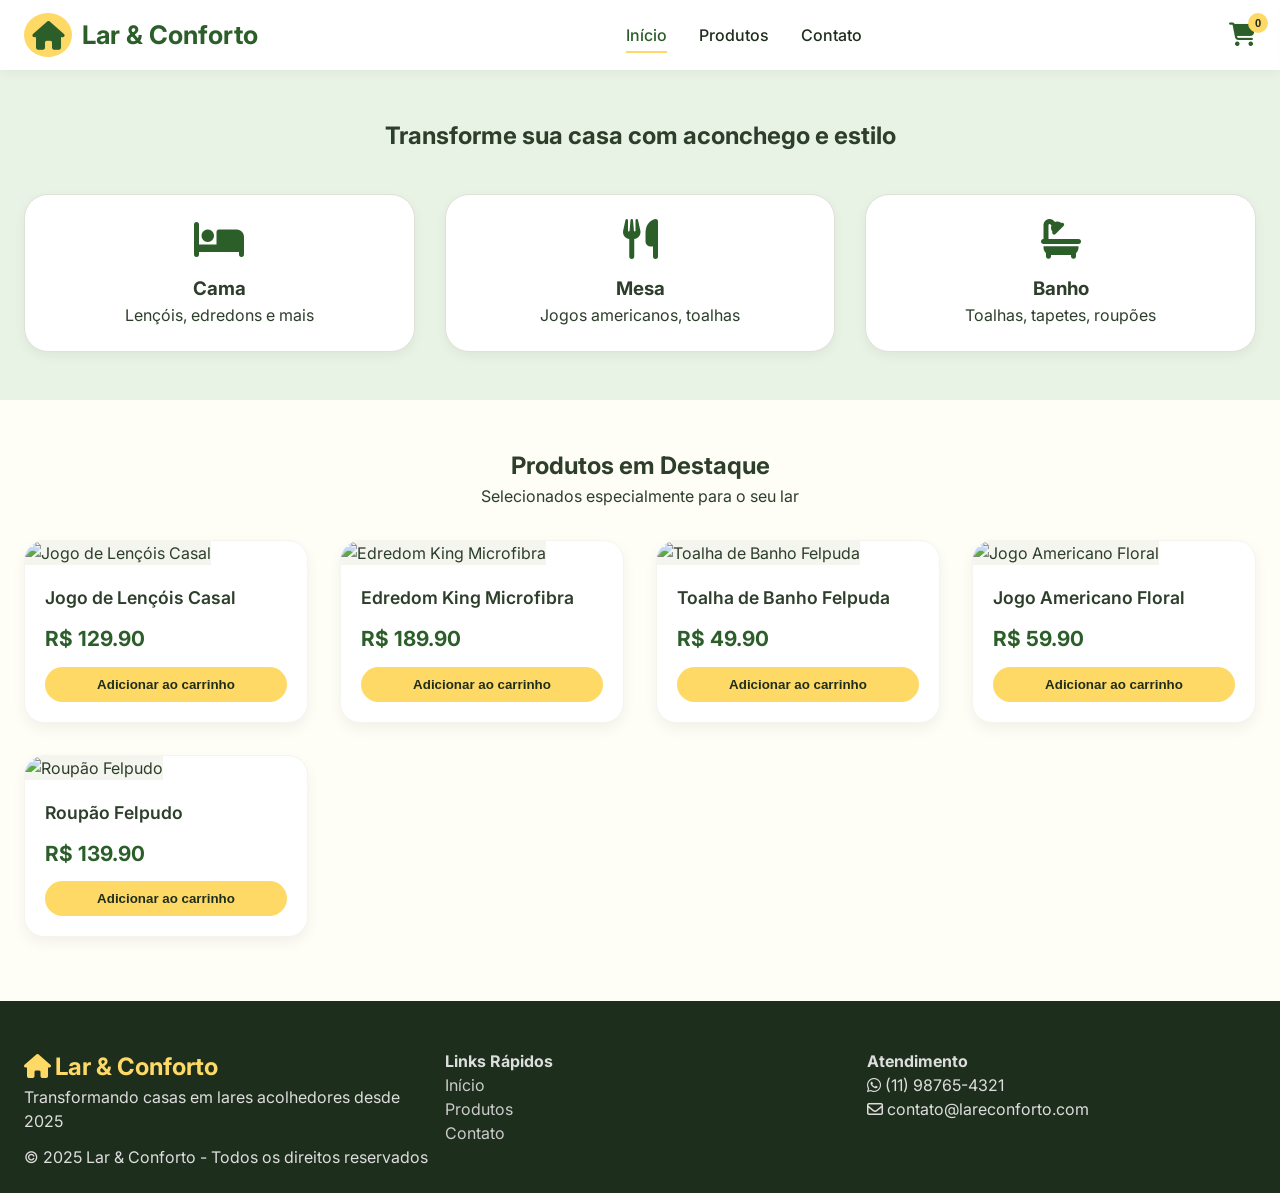
==== index.html @ fae8c853 "envio de projeto" ====
<!DOCTYPE html>
<html lang="pt-BR">
<head>
    <meta charset="UTF-8">
    <meta name="viewport" content="width=device-width, initial-scale=1.0, user-scalable=yes">
    <title>Lar & Conforto - Home</title>
    <link rel="stylesheet" href="style.css">
    <!-- Font Awesome para ícones -->
    <link rel="stylesheet" href="https://cdnjs.cloudflare.com/ajax/libs/font-awesome/6.4.0/css/all.min.css">
    <!-- Google Fonts -->
    <link href="https://fonts.googleapis.com/css2?family=Inter:opsz,wght@14..32,300;14..32,400;14..32,500;14..32,600;14..32,700&display=swap" rel="stylesheet">
</head>
<body>

    <!-- HEADER FIXO COM MENU -->
    <header class="header">
        <div class="container header-container">
            <div class="logo">
                <!-- Logo com texto estilizado (imagem simulada mas com design elegante) -->
                <div class="logo-icon">
                    <i class="fas fa-home"></i>
                    <span>Lar & Conforto</span>
                </div>
            </div>

            <!-- Menu Desktop -->
            <nav class="nav-menu" id="navMenu">
                <ul>
                    <li><a href="index.html" class="active">Início</a></li>
                    <li><a href="produtos.html">Produtos</a></li>
                    <li><a href="contato.html">Contato</a></li>
                </ul>
            </nav>

            <!-- Ícones de ação (carrinho e menu hambúrguer) -->
            <div class="header-actions">
                <button class="cart-icon-btn" id="cartToggle">
                    <i class="fas fa-shopping-cart"></i>
                    <span class="cart-count" id="cartCount">0</span>
                </button>
                <button class="mobile-menu-btn" id="mobileMenuBtn">
                    <i class="fas fa-bars"></i>
                </button>
            </div>
        </div>

        <!-- Carrinho lateral (slide) -->
        <div class="cart-sidebar" id="cartSidebar">
            <div class="cart-header">
                <h3>Meu Carrinho</h3>
                <button id="closeCartBtn"><i class="fas fa-times"></i></button>
            </div>
            <div class="cart-items" id="cartItems">
                <p class="empty-cart-msg">Seu carrinho está vazio</p>
            </div>
            <div class="cart-footer">
                <div class="cart-total">
                    <span>Total:</span>
                    <span id="cartTotalPrice">R$ 0,00</span>
                </div>
                <button class="btn-checkout">Finalizar Compra</button>
            </div>
        </div>
        <div class="cart-overlay" id="cartOverlay"></div>
    </header>

    <main>
        <!-- BANNER PRINCIPAL CATEGORIAS -->
        <section class="hero-banner">
            <div class="container">
                <h2>Transforme sua casa com aconchego e estilo</h2>
                <div class="category-cards">
                    <div class="category-card" data-cat="cama">
                        <i class="fas fa-bed"></i>
                        <h3>Cama</h3>
                        <p>Lençóis, edredons e mais</p>
                    </div>
                    <div class="category-card" data-cat="mesa">
                        <i class="fas fa-utensils"></i>
                        <h3>Mesa</h3>
                        <p>Jogos americanos, toalhas</p>
                    </div>
                    <div class="category-card" data-cat="banho">
                        <i class="fas fa-bath"></i>
                        <h3>Banho</h3>
                        <p>Toalhas, tapetes, roupões</p>
                    </div>
                </div>
            </div>
        </section>

        <!-- PRODUTOS EM DESTAQUE -->
        <section class="featured-products">
            <div class="container">
                <div class="section-title">
                    <h2>Produtos em Destaque</h2>
                    <p>Selecionados especialmente para o seu lar</p>
                </div>
                <div class="products-grid" id="featuredGrid">
                    <!-- Os produtos serão inseridos via JS -->
                </div>
            </div>
        </section>
    </main>

    <footer class="footer">
        <div class="container">
            <div class="footer-content">
                <div class="footer-logo">
                    <i class="fas fa-home"></i>
                    <span>Lar & Conforto</span>
                    <p>Transformando casas em lares acolhedores desde 2025</p>
                </div>
                <div class="footer-links">
                    <h4>Links Rápidos</h4>
                    <ul>
                        <li><a href="index.html">Início</a></li>
                        <li><a href="produtos.html">Produtos</a></li>
                        <li><a href="contato.html">Contato</a></li>
                    </ul>
                </div>
                <div class="footer-contact">
                    <h4>Atendimento</h4>
                    <p><i class="fab fa-whatsapp"></i> (11) 98765-4321</p>
                    <p><i class="far fa-envelope"></i> contato@lareconforto.com</p>
                </div>
            </div>
            <div class="footer-bottom">
                <p>&copy; 2025 Lar & Conforto - Todos os direitos reservados</p>
            </div>
        </div>
    </footer>

    <script src="script.js"></script>
    <script>
        // Carregar produtos em destaque na página inicial
        document.addEventListener('DOMContentLoaded', () => {
            if (typeof produtosDestaque !== 'undefined') {
                exibirProdutosGrid(produtosDestaque, 'featuredGrid');
            }
        });
    </script>
</body>
</html>
---- style.css ----
/* ===== RESET & BASE ===== */
* {
    margin: 0;
    padding: 0;
    box-sizing: border-box;
}

body {
    font-family: 'Inter', sans-serif;
    background-color: #fefef7;
    color: #2d3e2b;
    line-height: 1.5;
}

.container {
    max-width: 1280px;
    margin: 0 auto;
    padding: 0 24px;
}

/* ===== CORES ===== */
:root {
    --primary-green: #2c5e2a;
    --secondary-green: #4a7c48;
    --light-green: #e8f3e6;
    --white: #ffffff;
    --yellow-light: #fff3cd;
    --yellow-highlight: #ffd966;
    --gray-light: #f5f5f0;
    --gray-medium: #e0e0d6;
    --text-dark: #1e2e1c;
}

/* ===== HEADER FIXO ===== */
.header {
    position: fixed;
    top: 0;
    left: 0;
    width: 100%;
    background: var(--white);
    box-shadow: 0 2px 12px rgba(0,0,0,0.05);
    z-index: 1000;
    backdrop-filter: blur(2px);
}

.header-container {
    display: flex;
    justify-content: space-between;
    align-items: center;
    padding: 16px 24px;
    height: 70px;
}

.logo-icon {
    display: flex;
    align-items: center;
    gap: 10px;
    font-size: 1.6rem;
    font-weight: 700;
    color: var(--primary-green);
}

.logo-icon i {
    font-size: 1.8rem;
    background: var(--yellow-highlight);
    padding: 8px;
    border-radius: 50%;
}

.nav-menu ul {
    display: flex;
    gap: 32px;
    list-style: none;
}

.nav-menu a {
    text-decoration: none;
    color: var(--text-dark);
    font-weight: 500;
    transition: 0.2s;
    padding: 6px 0;
    border-bottom: 2px solid transparent;
}

.nav-menu a:hover, .nav-menu a.active {
    color: var(--primary-green);
    border-bottom-color: var(--yellow-highlight);
}

.header-actions {
    display: flex;
    gap: 16px;
    align-items: center;
}

.cart-icon-btn, .mobile-menu-btn {
    background: none;
    border: none;
    font-size: 1.5rem;
    cursor: pointer;
    position: relative;
    color: var(--primary-green);
}

.cart-count {
    position: absolute;
    top: -8px;
    right: -12px;
    background: var(--yellow-highlight);
    color: var(--text-dark);
    font-size: 0.7rem;
    font-weight: bold;
    border-radius: 50%;
    width: 20px;
    height: 20px;
    display: flex;
    align-items: center;
    justify-content: center;
}

.mobile-menu-btn {
    display: none;
}

/* CARRINHO LATERAL */
.cart-sidebar {
    position: fixed;
    top: 0;
    right: -400px;
    width: 380px;
    height: 100%;
    background: var(--white);
    box-shadow: -4px 0 20px rgba(0,0,0,0.1);
    z-index: 1100;
    transition: right 0.3s ease;
    display: flex;
    flex-direction: column;
}

.cart-sidebar.open {
    right: 0;
}

.cart-overlay {
    position: fixed;
    top: 0;
    left: 0;
    width: 100%;
    height: 100%;
    background: rgba(0,0,0,0.4);
    z-index: 1050;
    display: none;
}

.cart-overlay.active {
    display: block;
}

.cart-header {
    display: flex;
    justify-content: space-between;
    padding: 20px;
    border-bottom: 1px solid var(--gray-medium);
}

.cart-items {
    flex: 1;
    overflow-y: auto;
    padding: 20px;
}

.cart-item {
    display: flex;
    gap: 12px;
    margin-bottom: 20px;
    padding-bottom: 12px;
    border-bottom: 1px solid var(--gray-light);
}

.cart-item img {
    width: 60px;
    height: 60px;
    object-fit: cover;
    border-radius: 8px;
}

.cart-item-details h4 {
    font-size: 0.9rem;
}

.cart-footer {
    padding: 20px;
    border-top: 1px solid var(--gray-medium);
}

.cart-total {
    display: flex;
    justify-content: space-between;
    font-weight: bold;
    margin-bottom: 16px;
}

.btn-checkout {
    width: 100%;
    background: var(--primary-green);
    color: white;
    border: none;
    padding: 12px;
    border-radius: 40px;
    font-weight: 600;
    cursor: pointer;
    transition: 0.2s;
}

.btn-checkout:hover {
    background: var(--secondary-green);
}

/* BANNER E CATEGORIAS */
.hero-banner {
    margin-top: 70px;
    background: var(--light-green);
    padding: 48px 0;
    text-align: center;
}

.category-cards {
    display: flex;
    gap: 30px;
    justify-content: center;
    flex-wrap: wrap;
    margin-top: 40px;
}

.category-card {
    background: var(--white);
    border-radius: 24px;
    padding: 24px 32px;
    text-align: center;
    flex: 1;
    min-width: 160px;
    cursor: pointer;
    transition: all 0.3s;
    box-shadow: 0 4px 12px rgba(0,0,0,0.05);
    border: 1px solid var(--gray-medium);
}

.category-card:hover {
    transform: translateY(-8px);
    background: var(--yellow-light);
    border-color: var(--yellow-highlight);
}

.category-card i {
    font-size: 2.5rem;
    color: var(--primary-green);
    margin-bottom: 16px;
}

/* PRODUTOS GRID */
.section-title {
    text-align: center;
    margin: 48px 0 32px;
}

.products-grid {
    display: grid;
    grid-template-columns: repeat(auto-fill, minmax(260px, 1fr));
    gap: 32px;
    margin-bottom: 64px;
}

.product-card {
    background: var(--white);
    border-radius: 20px;
    overflow: hidden;
    transition: all 0.3s;
    box-shadow: 0 6px 14px rgba(0,0,0,0.05);
    border: 1px solid var(--gray-light);
}

.product-card:hover {
    transform: translateY(-6px);
    box-shadow: 0 14px 28px rgba(0,0,0,0.1);
    border-color: var(--yellow-highlight);
}

.product-img {
    width: 100%;
    height: 220px;
    object-fit: cover;
    background: var(--gray-light);
}

.product-info {
    padding: 20px;
}

.product-title {
    font-size: 1.1rem;
    font-weight: 600;
    margin-bottom: 8px;
}

.product-price {
    font-size: 1.3rem;
    font-weight: 700;
    color: var(--primary-green);
    margin: 12px 0;
}

.btn-add-cart {
    background: var(--yellow-highlight);
    color: var(--text-dark);
    border: none;
    width: 100%;
    padding: 10px;
    border-radius: 40px;
    font-weight: 600;
    cursor: pointer;
    transition: 0.2s;
}

.btn-add-cart:hover {
    background: #ffcd5c;
    transform: scale(0.98);
}

/* PÁGINA DE PRODUTOS FILTRO */
.products-header {
    margin: 100px 0 32px 0;
    text-align: center;
}

.filter-bar {
    display: flex;
    justify-content: center;
    gap: 16px;
    margin-top: 24px;
    flex-wrap: wrap;
}

.filter-btn {
    background: var(--gray-light);
    border: none;
    padding: 10px 24px;
    border-radius: 40px;
    cursor: pointer;
    font-weight: 500;
    transition: 0.2s;
}

.filter-btn.active, .filter-btn:hover {
    background: var(--primary-green);
    color: white;
}

/* CONTATO */
.contact-page {
    margin-top: 100px;
    margin-bottom: 80px;
}

.contact-wrapper {
    display: grid;
    grid-template-columns: 1fr 1fr;
    gap: 48px;
    background: var(--white);
    border-radius: 32px;
    padding: 40px;
    box-shadow: 0 8px 24px rgba(0,0,0,0.05);
}

.whatsapp-box {
    background: #dcf8c5;
    padding: 24px;
    border-radius: 24px;
    display: flex;
    gap: 20px;
    margin-top: 32px;
    align-items: center;
}

.whatsapp-box i {
    font-size: 3rem;
    color: #25D366;
}

.btn-whatsapp {
    display: inline-block;
    background: #25D366;
    color: white;
    padding: 12px 24px;
    border-radius: 40px;
    text-decoration: none;
    margin-top: 12px;
    font-weight: bold;
}

.form-group {
    margin-bottom: 20px;
}

.form-group input, .form-group textarea {
    width: 100%;
    padding: 12px;
    border: 1px solid var(--gray-medium);
    border-radius: 12px;
    font-family: inherit;
}

.error-message {
    color: #d9534f;
    font-size: 0.8rem;
    display: block;
    margin-top: 5px;
}

.success-msg {
    background: #d4edda;
    color: #155724;
    padding: 12px;
    border-radius: 12px;
    margin-top: 16px;
    text-align: center;
}

.btn-submit {
    background: var(--primary-green);
    color: white;
    border: none;
    padding: 12px 24px;
    border-radius: 40px;
    width: 100%;
    font-weight: bold;
    cursor: pointer;
}

/* FOOTER */
.footer {
    background: #1e2e1c;
    color: #ddd;
    padding: 48px 0 24px;
    margin-top: 40px;
}

.footer-content {
    display: grid;
    grid-template-columns: repeat(auto-fit, minmax(220px, 1fr));
    gap: 32px;
}

.footer-logo i, .footer-logo span {
    color: var(--yellow-highlight);
    font-weight: bold;
    font-size: 1.5rem;
}

.footer-links ul {
    list-style: none;
}

.footer-links a {
    color: #ccc;
    text-decoration: none;
}

/* RESPONSIVO */
@media (max-width: 768px) {
    .mobile-menu-btn {
        display: block;
    }
    .nav-menu {
        position: absolute;
        top: 70px;
        left: -100%;
        width: 70%;
        background: white;
        box-shadow: 2px 4px 12px rgba(0,0,0,0.1);
        transition: left 0.3s;
        padding: 24px;
        border-radius: 0 16px 16px 0;
    }
    .nav-menu.open {
        left: 0;
    }
    .nav-menu ul {
        flex-direction: column;
        gap: 20px;
    }
    .contact-wrapper {
        grid-template-columns: 1fr;
    }
    .cart-sidebar {
        width: 90%;
    }
}
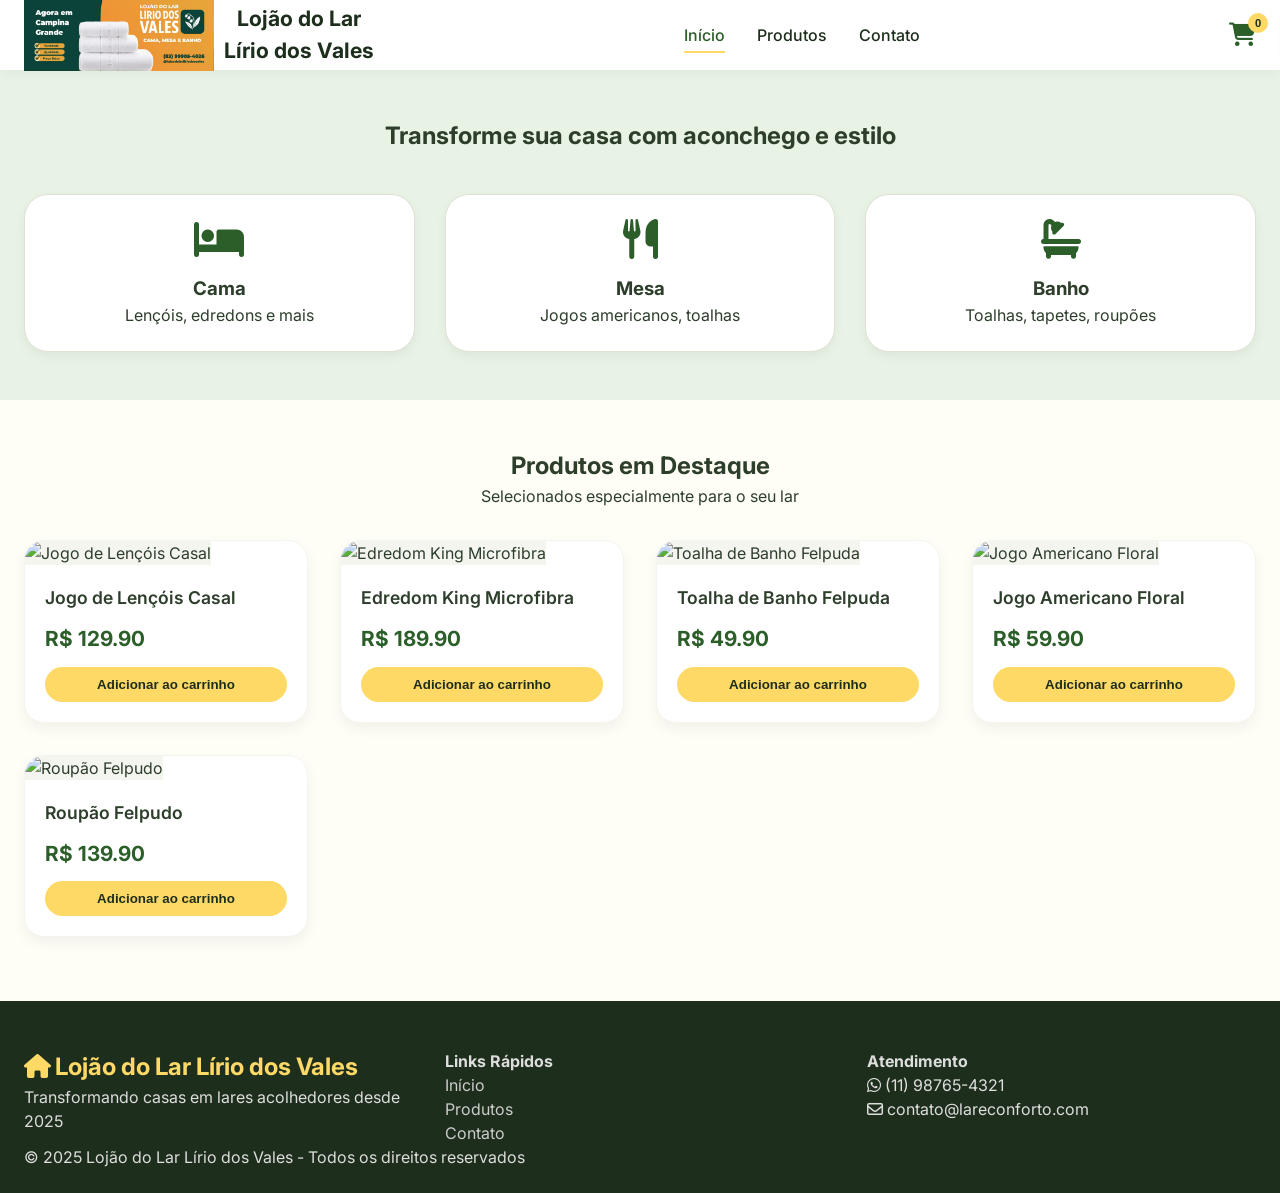
==== commit 26a94dd0: "atualização de logo, envio de mensagem por email" ====
--- a/index.html
+++ b/index.html
@@ -3,7 +3,7 @@
 <head>
     <meta charset="UTF-8">
     <meta name="viewport" content="width=device-width, initial-scale=1.0, user-scalable=yes">
-    <title>Lar & Conforto - Home</title>
+    <title>Lojão do Lar Lírio dos Vales</title>
     <link rel="stylesheet" href="style.css">
     <!-- Font Awesome para ícones -->
     <link rel="stylesheet" href="https://cdnjs.cloudflare.com/ajax/libs/font-awesome/6.4.0/css/all.min.css">
@@ -18,8 +18,9 @@
             <div class="logo">
                 <!-- Logo com texto estilizado (imagem simulada mas com design elegante) -->
                 <div class="logo-icon">
-                    <i class="fas fa-home"></i>
-                    <span>Lar & Conforto</span>
+                    <img src="imagem/img-logo.jpeg" alt="Lojão do Lar Lírio dos Vales" width="190">
+                    
+                    <span align="center"><h5>Lojão do Lar <br>Lírio dos Vales</h5></span> 
                 </div>
             </div>
 
@@ -108,7 +109,7 @@
             <div class="footer-content">
                 <div class="footer-logo">
                     <i class="fas fa-home"></i>
-                    <span>Lar & Conforto</span>
+                    <span>Lojão do Lar Lírio dos Vales</span>
                     <p>Transformando casas em lares acolhedores desde 2025</p>
                 </div>
                 <div class="footer-links">
@@ -126,7 +127,7 @@
                 </div>
             </div>
             <div class="footer-bottom">
-                <p>&copy; 2025 Lar & Conforto - Todos os direitos reservados</p>
+                <p>&copy; 2025 Lojão do Lar Lírio dos Vales - Todos os direitos reservados</p>
             </div>
         </div>
     </footer>
--- a/style.css
+++ b/style.css
@@ -41,6 +41,12 @@
     box-shadow: 0 2px 12px rgba(0,0,0,0.05);
     z-index: 1000;
     backdrop-filter: blur(2px);
+}
+
+span {
+    font-size: 2 rem;
+    color: var(--text-dark);
+    font-weight: 800;
 }
 
 .header-container {
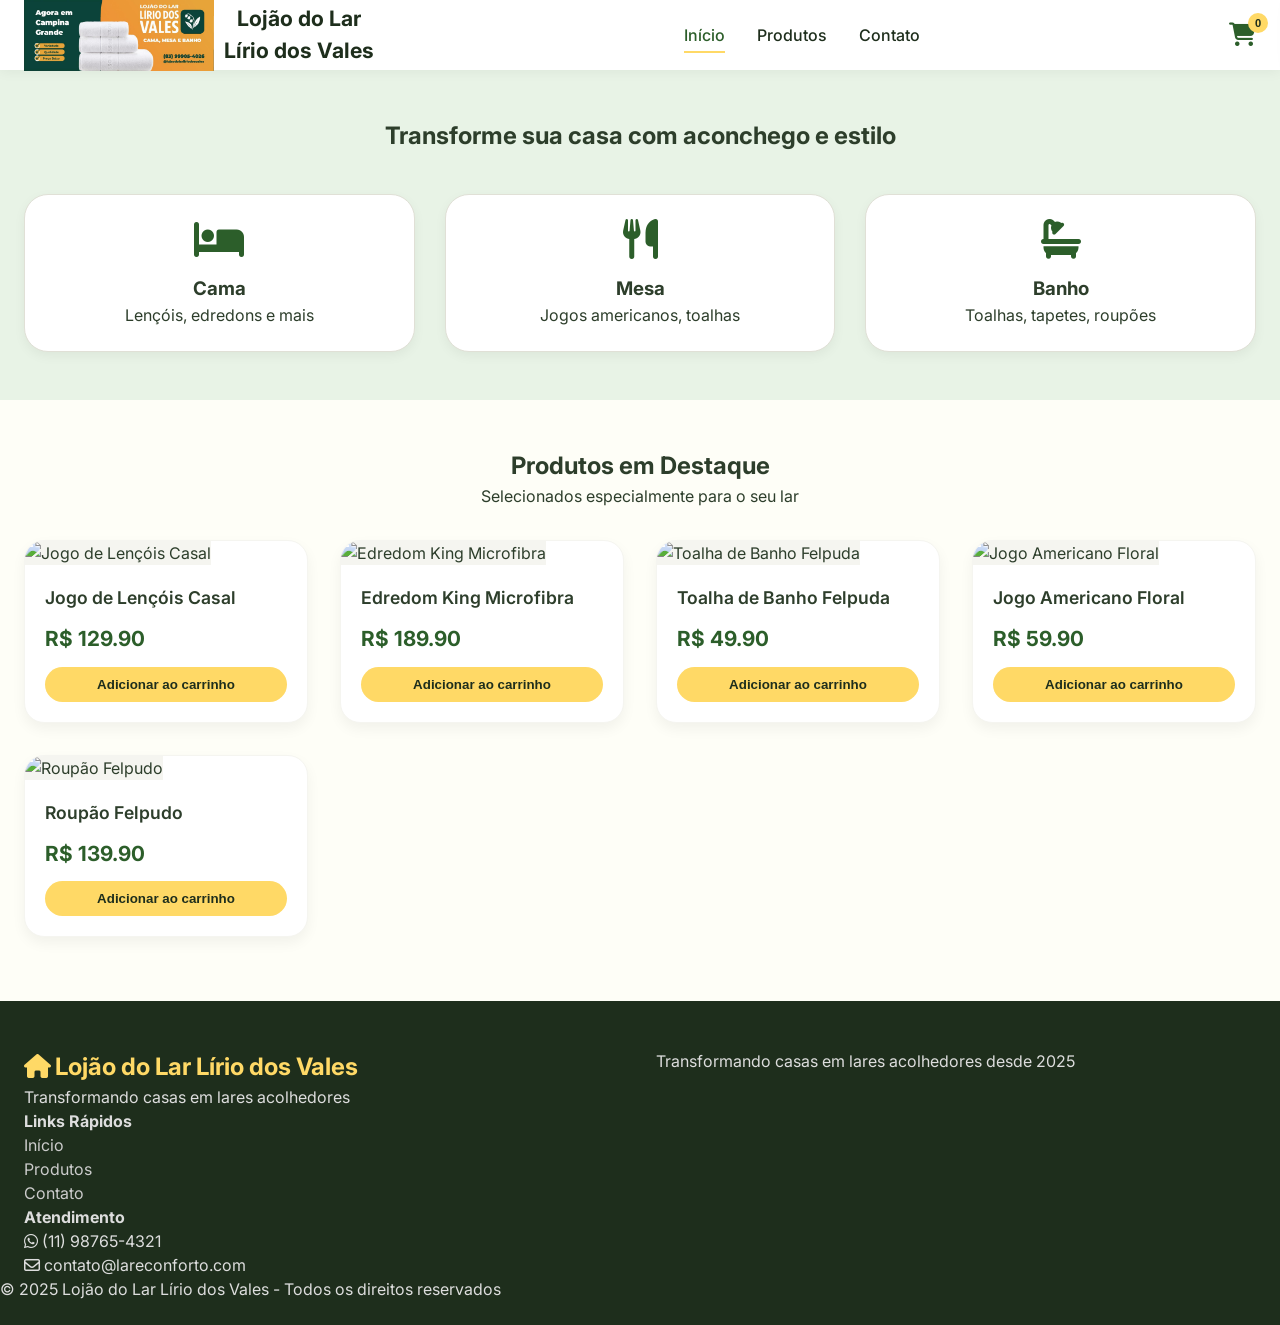
==== commit a465302a: "atualização de slogan" ====
--- a/index.html
+++ b/index.html
@@ -3,8 +3,8 @@
 <head>
     <meta charset="UTF-8">
     <meta name="viewport" content="width=device-width, initial-scale=1.0, user-scalable=yes">
-    <title>Lojão do Lar Lírio dos Vales</title>
-    <link rel="stylesheet" href="style.css">
+    <title>Lojão do Lar Lírio dos Vales</title> <!-- Título da página -->
+    <link rel="stylesheet" href="style.css"> <!-- Link para o arquivo CSS -->
     <!-- Font Awesome para ícones -->
     <link rel="stylesheet" href="https://cdnjs.cloudflare.com/ajax/libs/font-awesome/6.4.0/css/all.min.css">
     <!-- Google Fonts -->
@@ -25,8 +25,8 @@
             </div>
 
             <!-- Menu Desktop -->
-            <nav class="nav-menu" id="navMenu">
-                <ul>
+            <nav class="nav-menu" id="navMenu"> <!-- Menu de navegação -->
+                <ul> <!-- Lista de itens do menu -->
                     <li><a href="index.html" class="active">Início</a></li>
                     <li><a href="produtos.html">Produtos</a></li>
                     <li><a href="contato.html">Contato</a></li>
@@ -34,49 +34,49 @@
             </nav>
 
             <!-- Ícones de ação (carrinho e menu hambúrguer) -->
-            <div class="header-actions">
-                <button class="cart-icon-btn" id="cartToggle">
-                    <i class="fas fa-shopping-cart"></i>
-                    <span class="cart-count" id="cartCount">0</span>
+            <div class="header-actions"> <!-- Ações do cabeçalho -->
+                <button class="cart-icon-btn" id="cartToggle"> <!-- Botão do carrinho -->
+                    <i class="fas fa-shopping-cart"></i> <!-- Ícone do carrinho -->
+                    <span class="cart-count" id="cartCount">0</span> <!-- Contador de itens no carrinho -->
                 </button>
-                <button class="mobile-menu-btn" id="mobileMenuBtn">
-                    <i class="fas fa-bars"></i>
+                <button class="mobile-menu-btn" id="mobileMenuBtn"> <!-- Botão do menu móvel -->
+                    <i class="fas fa-bars"></i> <!-- Ícone do menu hambúrguer -->
                 </button>
             </div>
         </div>
 
         <!-- Carrinho lateral (slide) -->
-        <div class="cart-sidebar" id="cartSidebar">
-            <div class="cart-header">
-                <h3>Meu Carrinho</h3>
-                <button id="closeCartBtn"><i class="fas fa-times"></i></button>
+        <div class="cart-sidebar" id="cartSidebar"> <!-- Sidebar do carrinho -->
+            <div class="cart-header"> <!-- Cabeçalho do carrinho -->
+                <h3>Meu Carrinho</h3> <!-- Título do carrinho -->
+                <button id="closeCartBtn"><i class="fas fa-times"></i></button> <!-- Botão para fechar o carrinho -->
             </div>
-            <div class="cart-items" id="cartItems">
-                <p class="empty-cart-msg">Seu carrinho está vazio</p>
+            <div class="cart-items" id="cartItems"> <!-- Área onde os itens do carrinho serão listados -->
+                <p class="empty-cart-msg">Seu carrinho está vazio</p> <!-- Mensagem exibida quando o carrinho está vazio -->
             </div>
-            <div class="cart-footer">
-                <div class="cart-total">
-                    <span>Total:</span>
-                    <span id="cartTotalPrice">R$ 0,00</span>
+            <div class="cart-footer"> <!-- Rodapé do carrinho -->
+                <div class="cart-total"> <!-- Total do carrinho -->
+                    <span>Total:</span> <!-- Rótulo do total -->
+                    <span id="cartTotalPrice">R$ 0,00</span> <!-- Valor total do carrinho -->
                 </div>
-                <button class="btn-checkout">Finalizar Compra</button>
+                <button class="btn-checkout">Finalizar Compra</button> <!-- Botão para finalizar a compra -->
             </div>
         </div>
-        <div class="cart-overlay" id="cartOverlay"></div>
+        <div class="cart-overlay" id="cartOverlay"></div> <!-- Overlay para o carrinho (fundo escurecido) -->
     </header>
 
-    <main>
+    <main> <!-- Conteúdo principal da página --> 
         <!-- BANNER PRINCIPAL CATEGORIAS -->
-        <section class="hero-banner">
-            <div class="container">
-                <h2>Transforme sua casa com aconchego e estilo</h2>
-                <div class="category-cards">
-                    <div class="category-card" data-cat="cama">
-                        <i class="fas fa-bed"></i>
-                        <h3>Cama</h3>
+        <section class="hero-banner"> <!-- Seção do banner principal -->
+            <div class="container"> <!-- Container para centralizar o conteúdo -->
+                <h2>Transforme sua casa com aconchego e estilo</h2> <!-- Título do banner -->
+                <div class="category-cards"> <!-- Cards de categorias -->
+                    <div class="category-card" data-cat="cama"> <!-- Card da categoria "Cama" -->
+                        <i class="fas fa-bed"></i> <!-- Ícone representando a categoria "Cama" -->
+                        <h3>Cama</h3> <!-- Título da categoria -->
                         <p>Lençóis, edredons e mais</p>
                     </div>
-                    <div class="category-card" data-cat="mesa">
+                    <div class="category-card" data-cat="mesa"> <!-- Card da categoria "Mesa" -->
                         <i class="fas fa-utensils"></i>
                         <h3>Mesa</h3>
                         <p>Jogos americanos, toalhas</p>
@@ -104,15 +104,17 @@
         </section>
     </main>
 
-    <footer class="footer">
-        <div class="container">
-            <div class="footer-content">
-                <div class="footer-logo">
-                    <i class="fas fa-home"></i>
-                    <span>Lojão do Lar Lírio dos Vales</span>
-                    <p>Transformando casas em lares acolhedores desde 2025</p>
+    <footer class="footer"> <!-- Rodapé da página -->
+        <div class="container"> <!-- Container para centralizar o conteúdo do rodapé -->
+            <div class="footer-content"> <!-- Conteúdo do rodapé -->
+                <div class="footer-logo"> <!-- Logo e descrição do rodapé -->
+                    <i class="fas fa-home"></i> <!-- Ícone representando o lar -->
+                    <span>Lojão do Lar Lírio dos Vales</span> <!-- Nome da loja -->
+                    <p>Transformando casas em lares acolhedores</p> <!-- Slogan da loja -->
+                </div>  
+                    <p>Transformando casas em lares acolhedores desde 2025</p> <!-- Slogan atualizado com o ano de início da loja -->
                 </div>
-                <div class="footer-links">
+                <div class="footer-links"> <!-- Links rápidos do rodapé -->
                     <h4>Links Rápidos</h4>
                     <ul>
                         <li><a href="index.html">Início</a></li>
@@ -120,19 +122,19 @@
                         <li><a href="contato.html">Contato</a></li>
                     </ul>
                 </div>
-                <div class="footer-contact">
+                <div class="footer-contact"> <!-- Informações de contato do rodapé -->
                     <h4>Atendimento</h4>
                     <p><i class="fab fa-whatsapp"></i> (11) 98765-4321</p>
                     <p><i class="far fa-envelope"></i> contato@lareconforto.com</p>
                 </div>
             </div>
-            <div class="footer-bottom">
+            <div class="footer-bottom"> <!-- Rodapé inferior com direitos autorais -->
                 <p>&copy; 2025 Lojão do Lar Lírio dos Vales - Todos os direitos reservados</p>
             </div>
         </div>
     </footer>
 
-    <script src="script.js"></script>
+    <script src="script.js"></script> <!-- Link para o arquivo JavaScript -->
     <script>
         // Carregar produtos em destaque na página inicial
         document.addEventListener('DOMContentLoaded', () => {
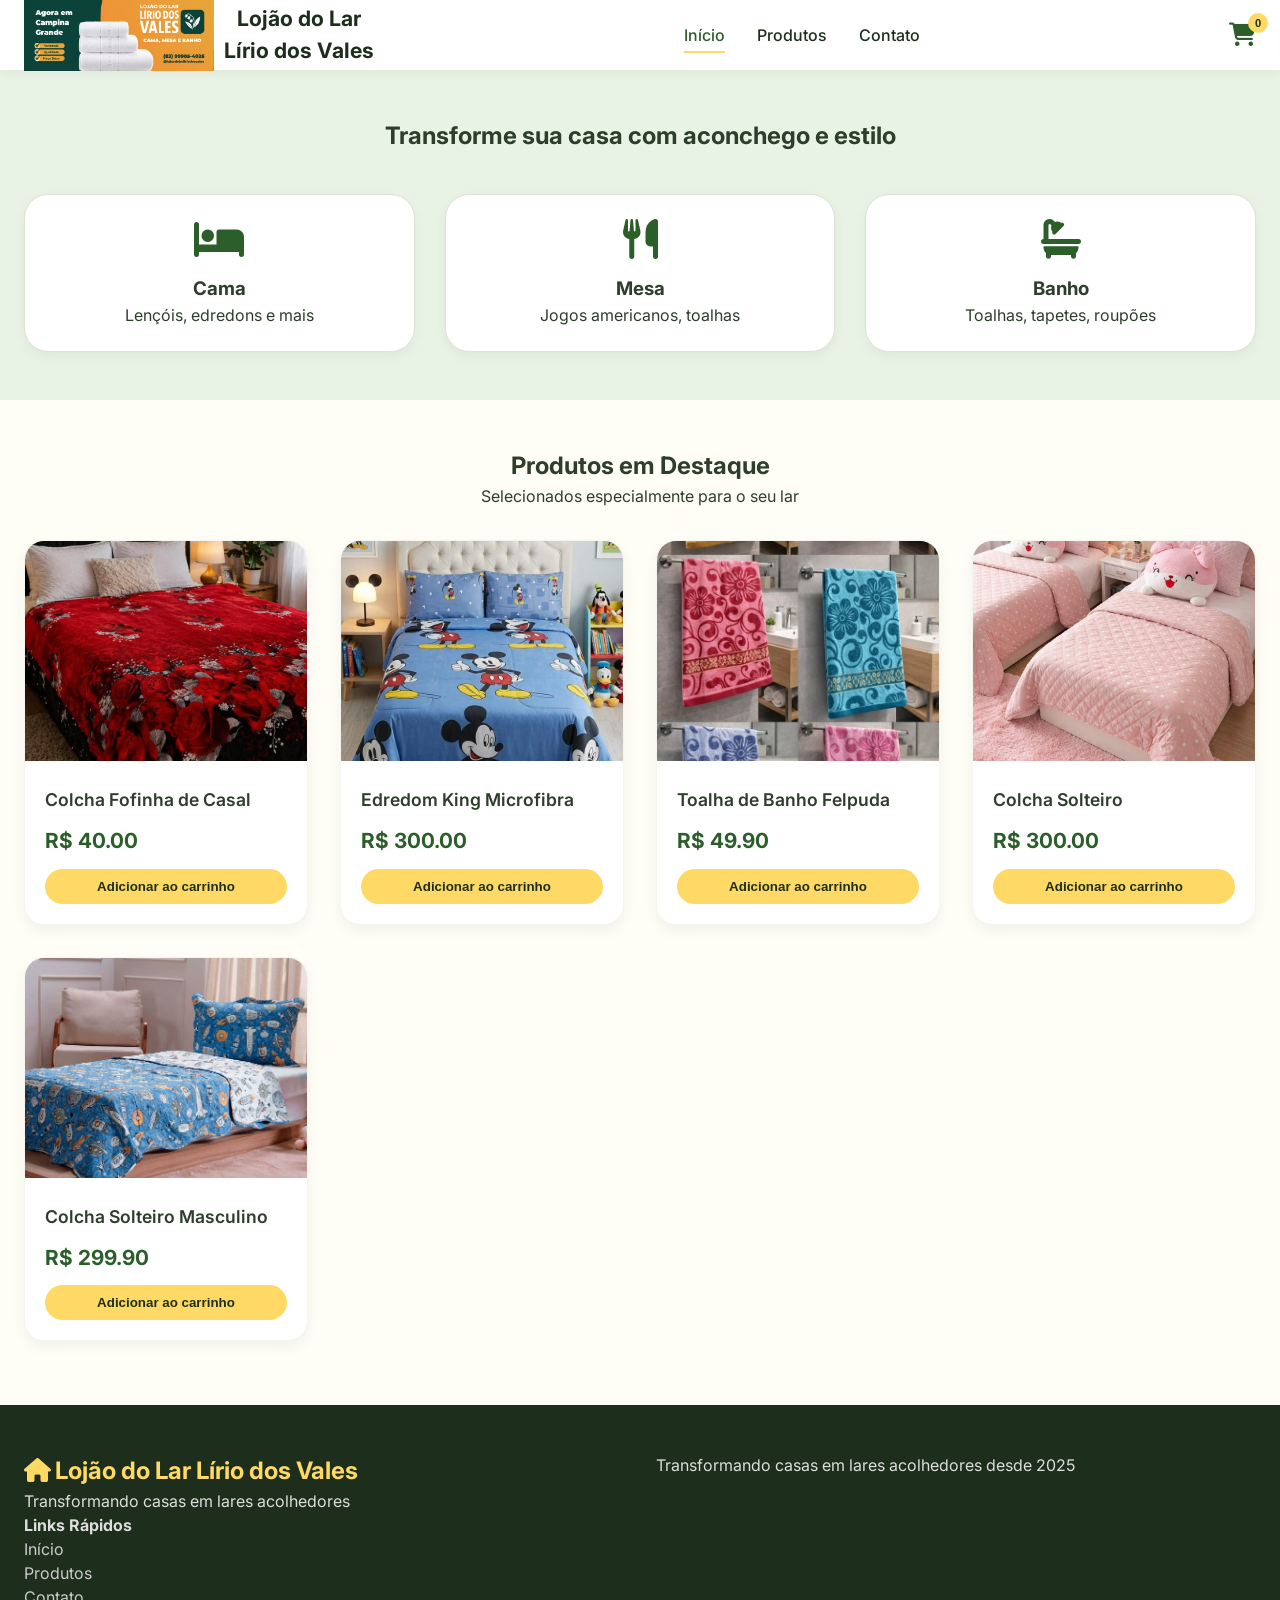
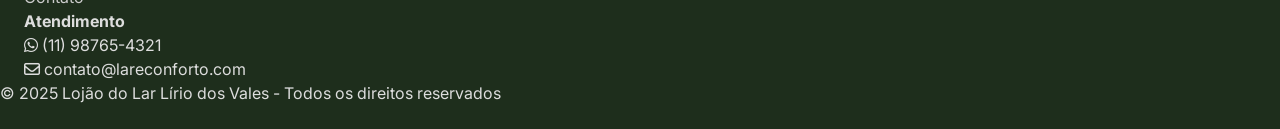
==== commit 52afc05d: "atualização" ====
--- a/index.html
+++ b/index.html
@@ -49,7 +49,7 @@
         <div class="cart-sidebar" id="cartSidebar"> <!-- Sidebar do carrinho -->
             <div class="cart-header"> <!-- Cabeçalho do carrinho -->
                 <h3>Meu Carrinho</h3> <!-- Título do carrinho -->
-                <button id="closeCartBtn"><i class="fas fa-times"></i></button> <!-- Botão para fechar o carrinho -->
+                <button id="closeCartBtn"><i class="fas fa-times"></i></button> <!-- Botão para fechar o carrinho --> 
             </div>
             <div class="cart-items" id="cartItems"> <!-- Área onde os itens do carrinho serão listados -->
                 <p class="empty-cart-msg">Seu carrinho está vazio</p> <!-- Mensagem exibida quando o carrinho está vazio -->
@@ -61,6 +61,47 @@
                 </div>
                 <button class="btn-checkout">Finalizar Compra</button> <!-- Botão para finalizar a compra -->
             </div>
+            <!-- Dentro do elemento cart-sidebar, após os itens do carrinho -->
+<div id="paymentSection" style="display: none;">
+    <hr style="margin: 15px 0;">
+    <h3>Forma de Pagamento</h3>
+    
+    <div class="payment-methods">
+        <button id="btnCredit" class="payment-method-btn" data-method="credit">💳 Cartão de Crédito</button>
+        <button id="btnPix" class="payment-method-btn" data-method="pix">📱 Pix</button>
+    </div>
+    
+    <div id="creditCardForm" style="display: none;">
+        <div class="form-group">
+            <label>Número do Cartão</label>
+            <input type="text" id="cardNumber" placeholder="1234 5678 9012 3456" maxlength="19">
+        </div>
+        <div class="form-row">
+            <div class="form-group">
+                <label>Validade</label>
+                <input type="text" id="cardValidity" placeholder="MM/AA" maxlength="5">
+            </div>
+            <div class="form-group">
+                <label>CVV</label>
+                <input type="text" id="cardCvv" placeholder="123" maxlength="3">
+            </div>
+        </div>
+        <div class="form-group">
+            <label>Nome do Titular</label>
+            <input type="text" id="cardName" placeholder="Como está no cartão">
+        </div>
+    </div>
+    
+    <div id="pixSection" style="display: none;">
+        <div id="pixCode"></div>
+    </div>
+    
+    <div class="payment-total">
+        <strong>Total: </strong><span id="paymentTotal">R$ 0,00</span>
+    </div>
+    
+    <button id="btnFinalizar" class="btn-finalizar">✅ Finalizar Compra</button>
+</div>
         </div>
         <div class="cart-overlay" id="cartOverlay"></div> <!-- Overlay para o carrinho (fundo escurecido) -->
     </header>
--- a/style.css
+++ b/style.css
@@ -500,4 +500,99 @@
     .cart-sidebar {
         width: 90%;
     }
+}
+/* Estilos para pagamento */
+.payment-methods {
+    display: flex;
+    gap: 10px;
+    margin: 15px 0;
+}
+
+.payment-method-btn {
+    flex: 1;
+    padding: 10px;
+    border: 2px solid #ddd;
+    background: white;
+    border-radius: 8px;
+    cursor: pointer;
+    font-size: 0.9rem;
+    transition: all 0.3s;
+}
+
+.payment-method-btn.active {
+    border-color: #8B0000;
+    background: #8B0000;
+    color: white;
+}
+
+.form-group {
+    margin-bottom: 12px;
+}
+
+.form-group label {
+    display: block;
+    margin-bottom: 5px;
+    font-size: 0.8rem;
+    color: #555;
+}
+
+.form-group input {
+    width: 100%;
+    padding: 8px;
+    border: 1px solid #ddd;
+    border-radius: 6px;
+    font-size: 0.9rem;
+}
+
+.form-row {
+    display: flex;
+    gap: 10px;
+}
+
+.form-row .form-group {
+    flex: 1;
+}
+
+.payment-total {
+    margin: 15px 0;
+    text-align: right;
+    font-size: 1.1rem;
+    padding-top: 10px;
+    border-top: 1px solid #eee;
+}
+
+.btn-finalizar {
+    width: 100%;
+    padding: 12px;
+    background: #28a745;
+    color: white;
+    border: none;
+    border-radius: 8px;
+    font-size: 1rem;
+    font-weight: bold;
+    cursor: pointer;
+    margin-top: 10px;
+    transition: background 0.3s;
+}
+
+.btn-finalizar:hover {
+    background: #218838;
+}
+
+.pix-code-box {
+    text-align: center;
+    padding: 15px;
+    background: #f8f9fa;
+    border-radius: 8px;
+    margin: 10px 0;
+}
+
+.btn-copiar-pix {
+    margin-top: 10px;
+    padding: 8px 16px;
+    background: #8B0000;
+    color: white;
+    border: none;
+    border-radius: 6px;
+    cursor: pointer;
 }
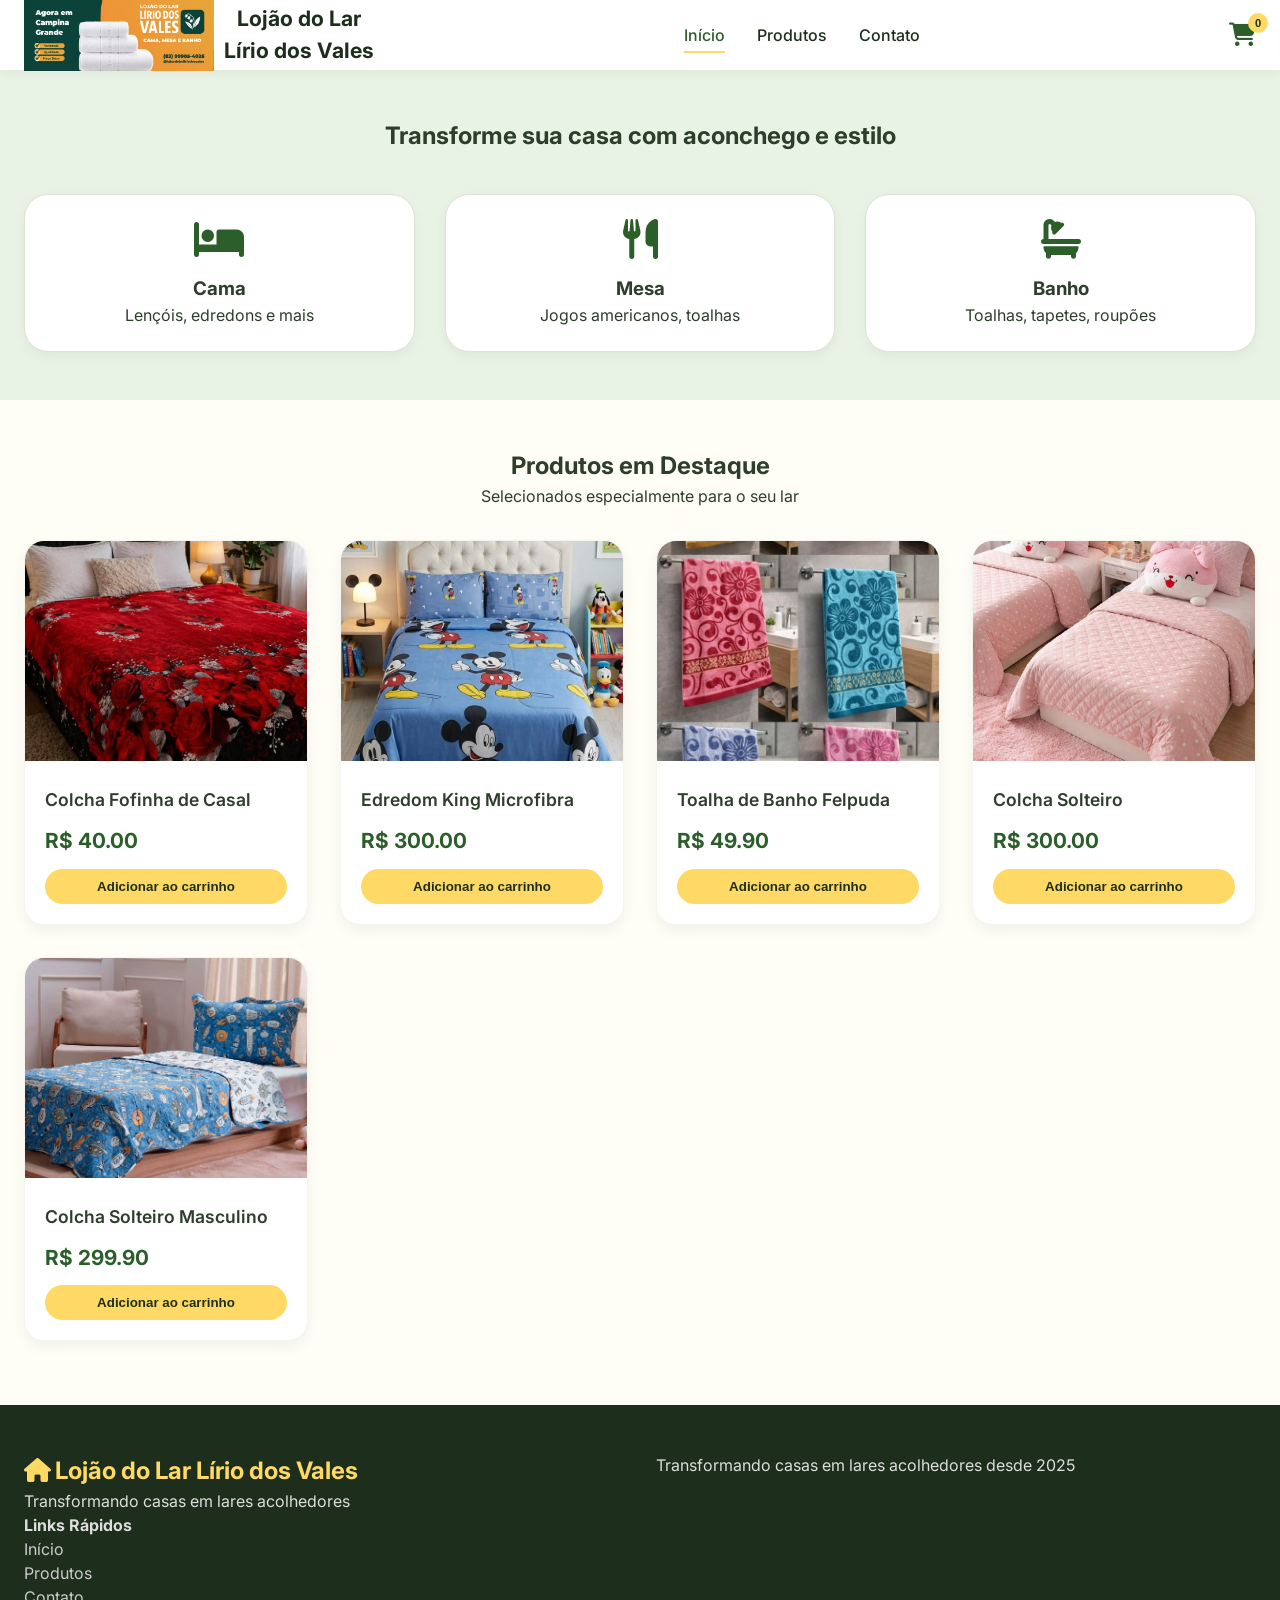
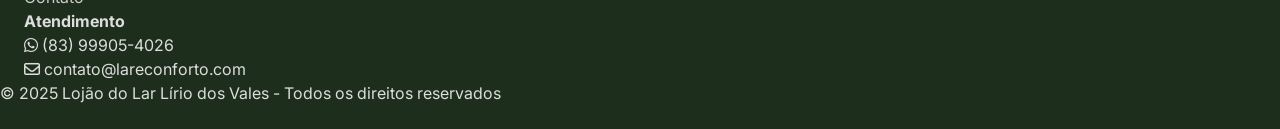
==== commit ba1c2026: "atualização" ====
--- a/index.html
+++ b/index.html
@@ -60,48 +60,49 @@
                     <span id="cartTotalPrice">R$ 0,00</span> <!-- Valor total do carrinho -->
                 </div>
                 <button class="btn-checkout">Finalizar Compra</button> <!-- Botão para finalizar a compra -->
+                <!-- Dentro do elemento cart-sidebar, após os itens do carrinho -->
+                <div id="paymentSection" style="display: none;">
+                    <hr style="margin: 15px 0;">
+                    <h3>Forma de Pagamento</h3>
+                    
+                    <div class="payment-methods">
+                        <button id="btnCredit" class="payment-method-btn" data-method="credit">💳 Cartão de Crédito</button>
+                        <button id="btnPix" class="payment-method-btn" data-method="pix">📱 Pix</button>
+                    </div>
+                    
+                    <div id="creditCardForm" style="display: none;">
+                        <div class="form-group">
+                            <label>Número do Cartão</label>
+                            <input type="text" id="cardNumber" placeholder="1234 5678 9012 3456" maxlength="19">
+                        </div>
+                        <div class="form-row">
+                            <div class="form-group">
+                                <label>Validade</label>
+                                <input type="text" id="cardValidity" placeholder="MM/AA" maxlength="5">
+                            </div>
+                            <div class="form-group">
+                                <label>CVV</label>
+                                <input type="text" id="cardCvv" placeholder="123" maxlength="3">
+                            </div>
+                        </div>
+                        <div class="form-group">
+                            <label>Nome do Titular</label>
+                            <input type="text" id="cardName" placeholder="Como está no cartão">
+                        </div>
+                    </div>
+                    
+                    <div id="pixSection" style="display: none;">
+                        <div id="pixCode"></div>
+                    </div>
+                    
+                    <div class="payment-total">
+                        <strong>Total: </strong><span id="paymentTotal">R$ 0,00</span>
+                    </div>
+                    
+                    <button id="btnFinalizar" class="btn-finalizar">✅ Finalizar Compra</button>
+                </div>
             </div>
-            <!-- Dentro do elemento cart-sidebar, após os itens do carrinho -->
-<div id="paymentSection" style="display: none;">
-    <hr style="margin: 15px 0;">
-    <h3>Forma de Pagamento</h3>
-    
-    <div class="payment-methods">
-        <button id="btnCredit" class="payment-method-btn" data-method="credit">💳 Cartão de Crédito</button>
-        <button id="btnPix" class="payment-method-btn" data-method="pix">📱 Pix</button>
-    </div>
-    
-    <div id="creditCardForm" style="display: none;">
-        <div class="form-group">
-            <label>Número do Cartão</label>
-            <input type="text" id="cardNumber" placeholder="1234 5678 9012 3456" maxlength="19">
-        </div>
-        <div class="form-row">
-            <div class="form-group">
-                <label>Validade</label>
-                <input type="text" id="cardValidity" placeholder="MM/AA" maxlength="5">
-            </div>
-            <div class="form-group">
-                <label>CVV</label>
-                <input type="text" id="cardCvv" placeholder="123" maxlength="3">
-            </div>
-        </div>
-        <div class="form-group">
-            <label>Nome do Titular</label>
-            <input type="text" id="cardName" placeholder="Como está no cartão">
-        </div>
-    </div>
-    
-    <div id="pixSection" style="display: none;">
-        <div id="pixCode"></div>
-    </div>
-    
-    <div class="payment-total">
-        <strong>Total: </strong><span id="paymentTotal">R$ 0,00</span>
-    </div>
-    
-    <button id="btnFinalizar" class="btn-finalizar">✅ Finalizar Compra</button>
-</div>
+            
         </div>
         <div class="cart-overlay" id="cartOverlay"></div> <!-- Overlay para o carrinho (fundo escurecido) -->
     </header>
@@ -165,7 +166,7 @@
                 </div>
                 <div class="footer-contact"> <!-- Informações de contato do rodapé -->
                     <h4>Atendimento</h4>
-                    <p><i class="fab fa-whatsapp"></i> (11) 98765-4321</p>
+                    <p><i class="fab fa-whatsapp"></i> (83) 99905-4026</p>
                     <p><i class="far fa-envelope"></i> contato@lareconforto.com</p>
                 </div>
             </div>
